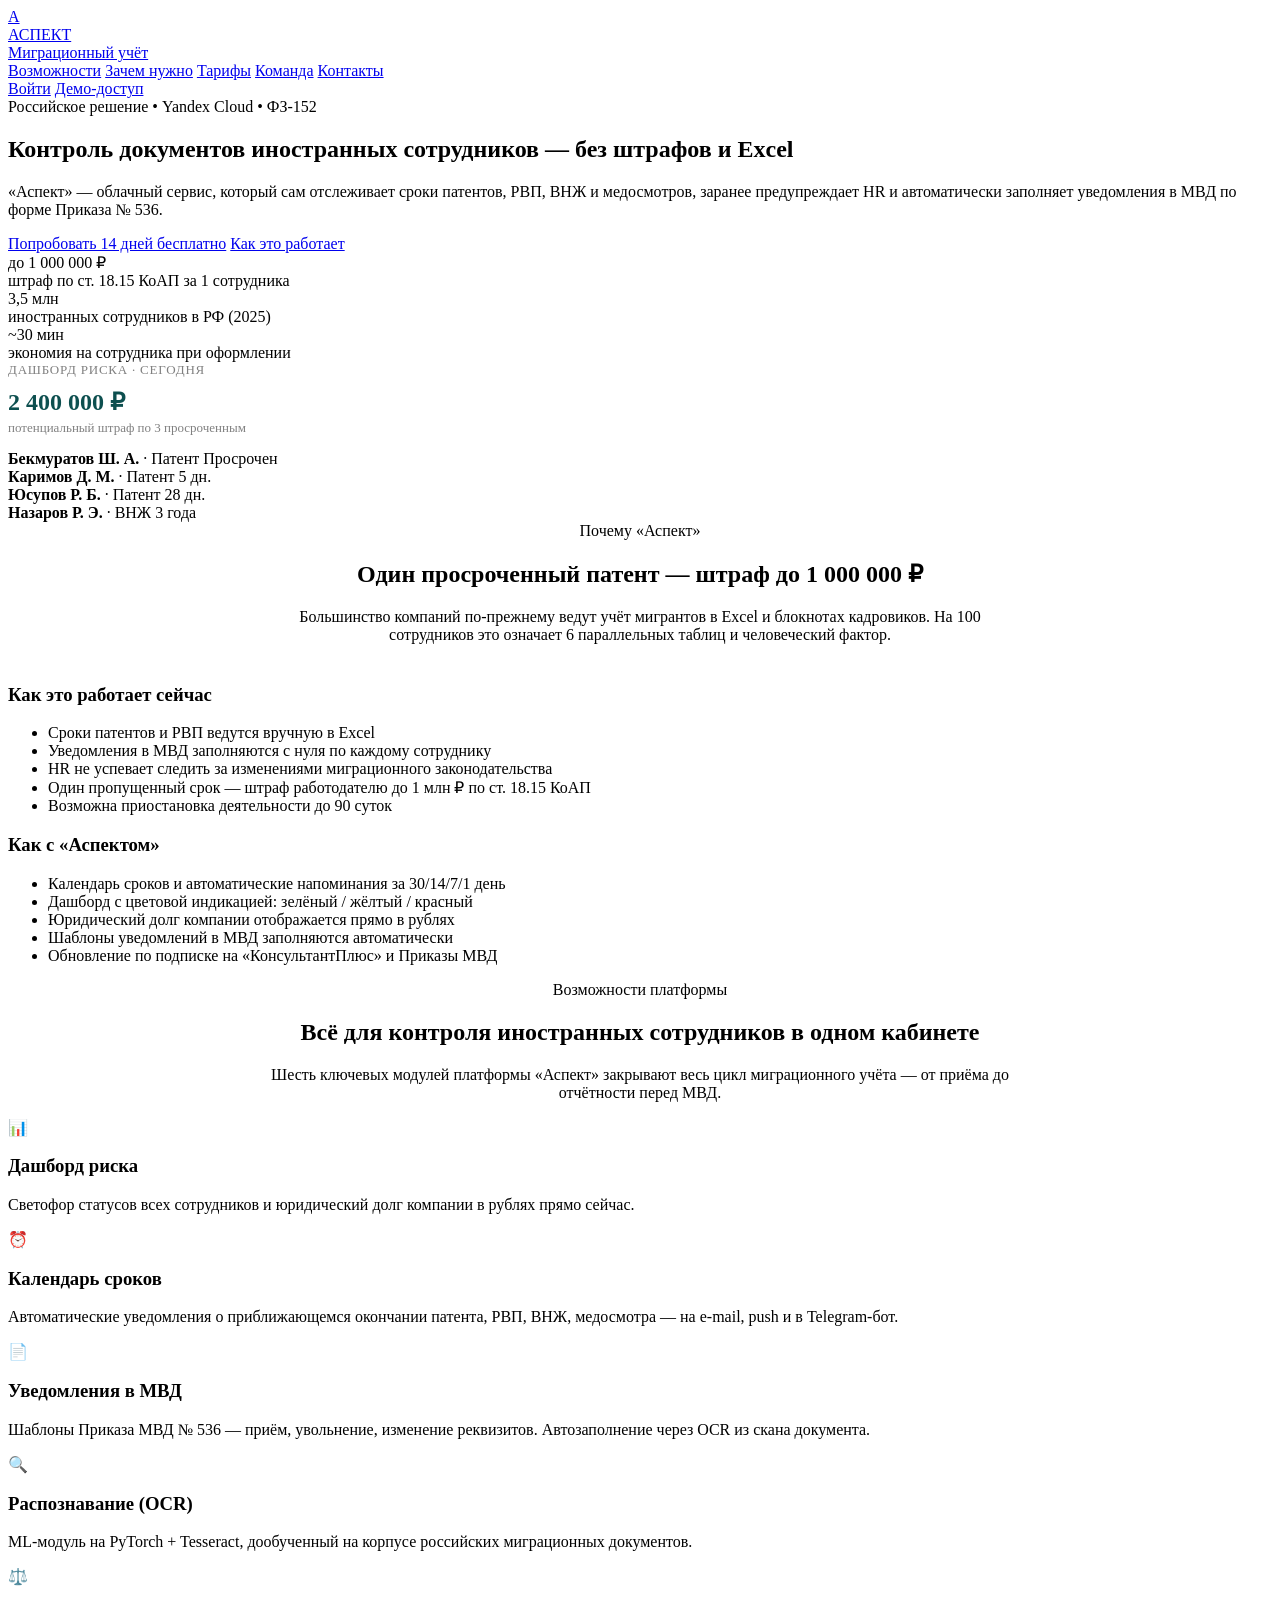
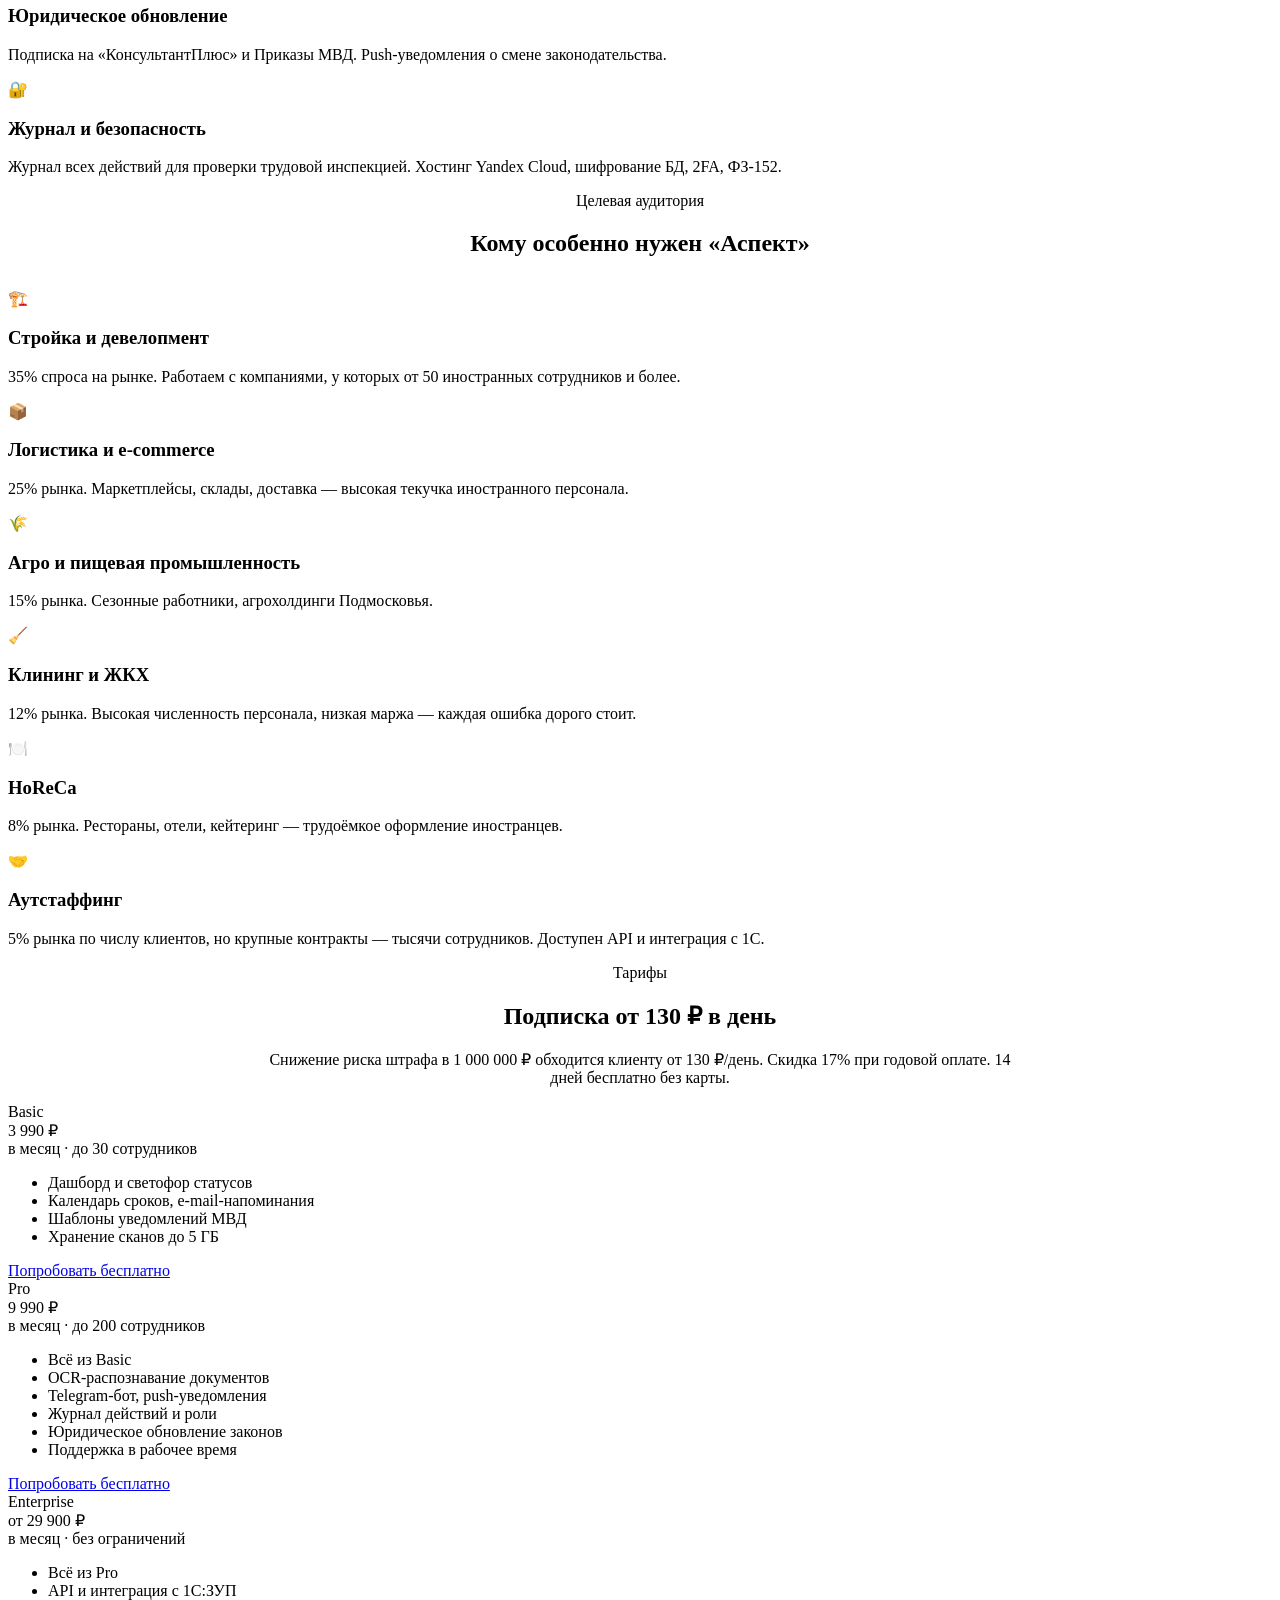
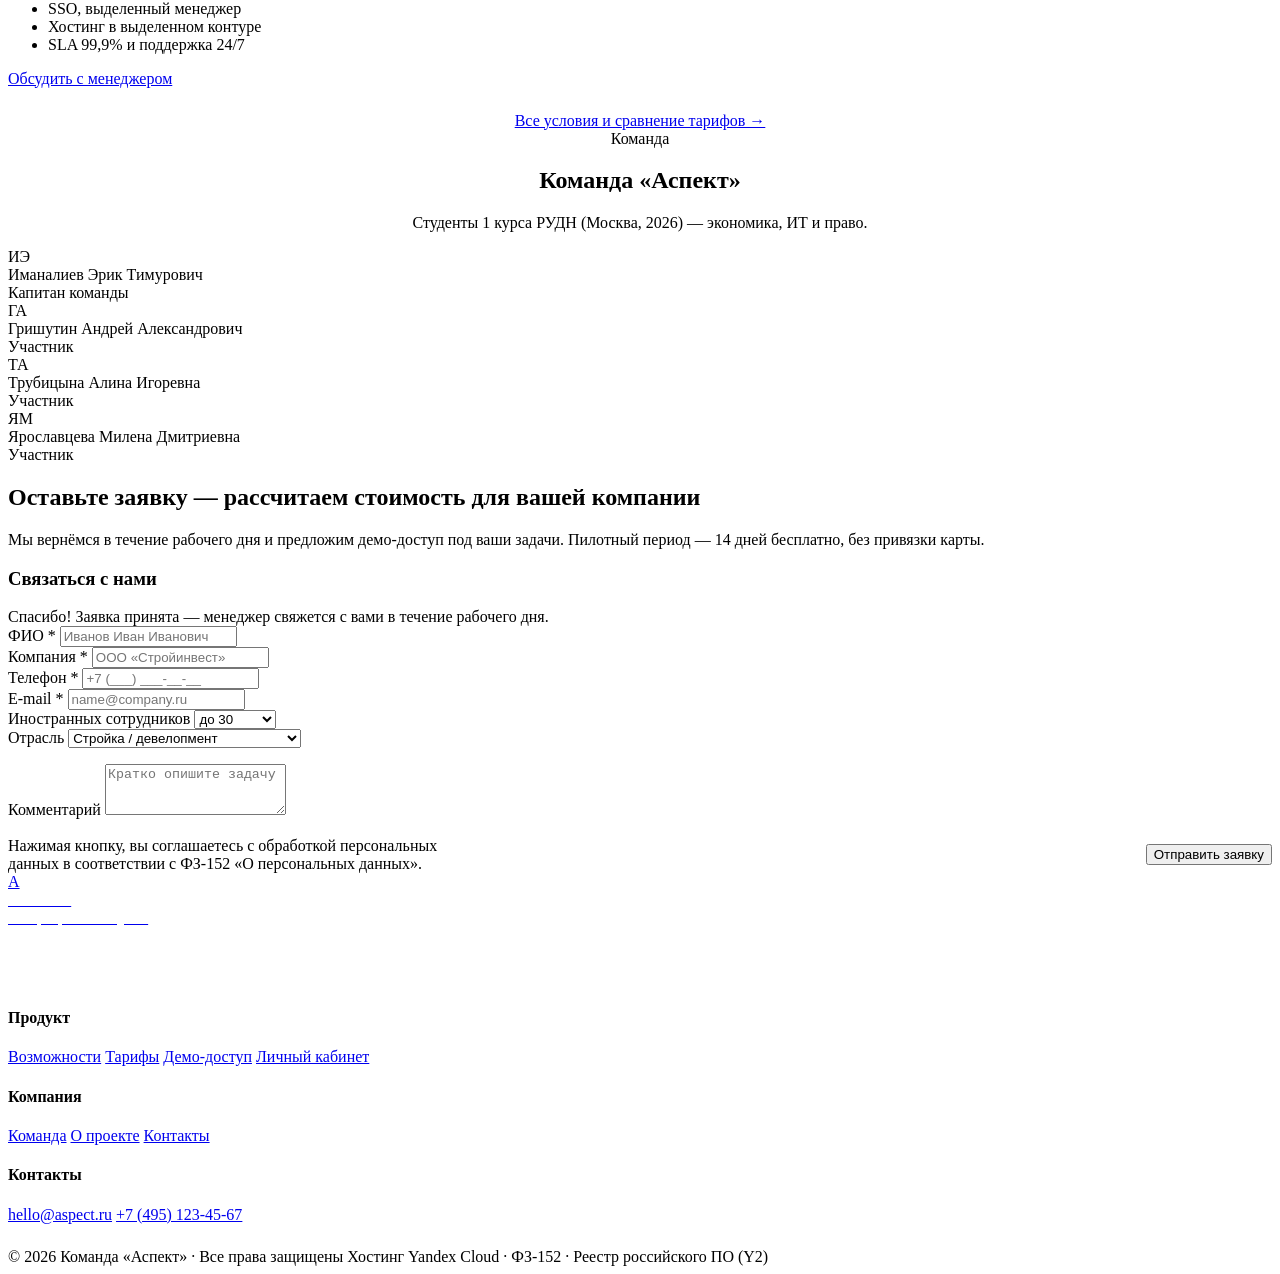
==== index.html @ 0a96491a "Add files via upload" ====
<!DOCTYPE html>
<html lang="ru">
<head>
  <meta charset="UTF-8" />
  <meta name="viewport" content="width=device-width, initial-scale=1.0" />
  <title>Аспект — управление миграционными документами иностранных сотрудников</title>
  <meta name="description" content="SaaS-платформа для контроля патентов, РВП, ВНЖ, медосмотров и уведомлений в МВД. Снижаем юридический риск штрафов до 1 000 000 ₽." />
  <link rel="stylesheet" href="assets/styles.css" />
</head>
<body>

<!-- ===== Шапка ===== -->
<header class="site-header">
  <div class="container site-header__inner">
    <a class="brand" href="index.html">
      <div class="brand__logo">А</div>
      <div>
        <div class="brand__name">АСПЕКТ</div>
        <div class="brand__tag">Миграционный учёт</div>
      </div>
    </a>
    <nav class="nav">
      <a href="#features">Возможности</a>
      <a href="#problem">Зачем нужно</a>
      <a href="pricing.html">Тарифы</a>
      <a href="#team">Команда</a>
      <a href="#contact">Контакты</a>
    </nav>
    <div class="header-actions">
      <a class="btn btn-ghost" href="login.html">Войти</a>
      <a class="btn btn-primary" href="login.html">Демо-доступ</a>
    </div>
  </div>
</header>

<!-- ===== Hero ===== -->
<section class="hero">
  <div class="container">
    <div class="hero__grid">
      <div>
        <span class="eyebrow">Российское решение • Yandex Cloud • ФЗ-152</span>
        <h1 class="hero__title">Контроль документов иностранных сотрудников — без штрафов и Excel</h1>
        <p class="hero__subtitle">
          «Аспект» — облачный сервис, который сам отслеживает сроки патентов, РВП, ВНЖ
          и медосмотров, заранее предупреждает HR и автоматически заполняет
          уведомления в МВД по форме Приказа № 536.
        </p>
        <div class="hero__ctas">
          <a class="btn btn-primary btn-lg" href="login.html">Попробовать 14 дней бесплатно</a>
          <a class="btn btn-secondary btn-lg" href="#features">Как это работает</a>
        </div>
        <div class="hero__stats">
          <div>
            <div class="hero__stat-num">до 1 000 000 ₽</div>
            <div class="hero__stat-label">штраф по ст. 18.15 КоАП за 1 сотрудника</div>
          </div>
          <div>
            <div class="hero__stat-num">3,5 млн</div>
            <div class="hero__stat-label">иностранных сотрудников в РФ (2025)</div>
          </div>
          <div>
            <div class="hero__stat-num">~30 мин</div>
            <div class="hero__stat-label">экономия на сотрудника при оформлении</div>
          </div>
        </div>
      </div>
      <div class="hero__mock" aria-hidden="true">
        <div class="hero__mock-bar">
          <span class="hero__mock-dot"></span>
          <span class="hero__mock-dot"></span>
          <span class="hero__mock-dot"></span>
        </div>
        <div class="hero__mock-body">
          <div style="font-size:13px;color:#808080;text-transform:uppercase;letter-spacing:0.06em;margin-bottom:10px;">
            Дашборд риска · сегодня
          </div>
          <div style="font-size:24px;font-weight:800;color:#0D4F4F;margin-bottom:4px;">2 400 000 ₽</div>
          <div style="font-size:13px;color:#808080;margin-bottom:14px;">потенциальный штраф по 3 просроченным</div>

          <div class="hero__mock-row">
            <span><strong>Бекмуратов Ш. А.</strong> · Патент</span>
            <span class="badge badge-red">Просрочен</span>
          </div>
          <div class="hero__mock-row">
            <span><strong>Каримов Д. М.</strong> · Патент</span>
            <span class="badge badge-yellow">5 дн.</span>
          </div>
          <div class="hero__mock-row">
            <span><strong>Юсупов Р. Б.</strong> · Патент</span>
            <span class="badge badge-yellow">28 дн.</span>
          </div>
          <div class="hero__mock-row">
            <span><strong>Назаров Р. Э.</strong> · ВНЖ</span>
            <span class="badge badge-green">3 года</span>
          </div>
        </div>
      </div>
    </div>
  </div>
</section>

<!-- ===== Проблема и решение ===== -->
<section class="section section-pastel" id="problem">
  <div class="container">
    <div style="text-align:center;max-width:760px;margin:0 auto 40px auto;">
      <span class="eyebrow">Почему «Аспект»</span>
      <h2>Один просроченный патент — штраф до 1 000 000 ₽</h2>
      <p class="muted">Большинство компаний по-прежнему ведут учёт мигрантов в Excel и блокнотах кадровиков. На 100 сотрудников это означает 6 параллельных таблиц и человеческий фактор.</p>
    </div>

    <div class="problem-row">
      <div class="problem-card">
        <h3>Как это работает сейчас</h3>
        <ul>
          <li>Сроки патентов и РВП ведутся вручную в Excel</li>
          <li>Уведомления в МВД заполняются с нуля по каждому сотруднику</li>
          <li>HR не успевает следить за изменениями миграционного законодательства</li>
          <li>Один пропущенный срок — штраф работодателю до 1 млн ₽ по ст. 18.15 КоАП</li>
          <li>Возможна приостановка деятельности до 90 суток</li>
        </ul>
      </div>
      <div class="solution-card">
        <h3>Как с «Аспектом»</h3>
        <ul>
          <li>Календарь сроков и автоматические напоминания за 30/14/7/1 день</li>
          <li>Дашборд с цветовой индикацией: зелёный / жёлтый / красный</li>
          <li>Юридический долг компании отображается прямо в рублях</li>
          <li>Шаблоны уведомлений в МВД заполняются автоматически</li>
          <li>Обновление по подписке на «КонсультантПлюс» и Приказы МВД</li>
        </ul>
      </div>
    </div>
  </div>
</section>

<!-- ===== Возможности ===== -->
<section class="section" id="features">
  <div class="container">
    <div style="text-align:center;max-width:760px;margin:0 auto 16px auto;">
      <span class="eyebrow">Возможности платформы</span>
      <h2>Всё для контроля иностранных сотрудников в одном кабинете</h2>
      <p class="muted">Шесть ключевых модулей платформы «Аспект» закрывают весь цикл миграционного учёта — от приёма до отчётности перед МВД.</p>
    </div>

    <div class="features-grid">
      <div class="feature-card">
        <div class="feature-card__icon">📊</div>
        <h3>Дашборд риска</h3>
        <p>Светофор статусов всех сотрудников и юридический долг компании в рублях прямо сейчас.</p>
      </div>
      <div class="feature-card">
        <div class="feature-card__icon">⏰</div>
        <h3>Календарь сроков</h3>
        <p>Автоматические уведомления о приближающемся окончании патента, РВП, ВНЖ, медосмотра — на e-mail, push и в Telegram-бот.</p>
      </div>
      <div class="feature-card">
        <div class="feature-card__icon">📄</div>
        <h3>Уведомления в МВД</h3>
        <p>Шаблоны Приказа МВД № 536 — приём, увольнение, изменение реквизитов. Автозаполнение через OCR из скана документа.</p>
      </div>
      <div class="feature-card">
        <div class="feature-card__icon">🔍</div>
        <h3>Распознавание (OCR)</h3>
        <p>ML-модуль на PyTorch + Tesseract, дообученный на корпусе российских миграционных документов.</p>
      </div>
      <div class="feature-card">
        <div class="feature-card__icon">⚖️</div>
        <h3>Юридическое обновление</h3>
        <p>Подписка на «КонсультантПлюс» и Приказы МВД. Push-уведомления о смене законодательства.</p>
      </div>
      <div class="feature-card">
        <div class="feature-card__icon">🔐</div>
        <h3>Журнал и безопасность</h3>
        <p>Журнал всех действий для проверки трудовой инспекцией. Хостинг Yandex Cloud, шифрование БД, 2FA, ФЗ-152.</p>
      </div>
    </div>
  </div>
</section>

<!-- ===== Кому подходит ===== -->
<section class="section section-pastel">
  <div class="container">
    <div style="text-align:center;max-width:760px;margin:0 auto 32px auto;">
      <span class="eyebrow">Целевая аудитория</span>
      <h2>Кому особенно нужен «Аспект»</h2>
    </div>
    <div class="features-grid">
      <div class="feature-card">
        <div class="feature-card__icon">🏗️</div>
        <h3>Стройка и девелопмент</h3>
        <p>35% спроса на рынке. Работаем с компаниями, у которых от 50 иностранных сотрудников и более.</p>
      </div>
      <div class="feature-card">
        <div class="feature-card__icon">📦</div>
        <h3>Логистика и e-commerce</h3>
        <p>25% рынка. Маркетплейсы, склады, доставка — высокая текучка иностранного персонала.</p>
      </div>
      <div class="feature-card">
        <div class="feature-card__icon">🌾</div>
        <h3>Агро и пищевая промышленность</h3>
        <p>15% рынка. Сезонные работники, агрохолдинги Подмосковья.</p>
      </div>
      <div class="feature-card">
        <div class="feature-card__icon">🧹</div>
        <h3>Клининг и ЖКХ</h3>
        <p>12% рынка. Высокая численность персонала, низкая маржа — каждая ошибка дорого стоит.</p>
      </div>
      <div class="feature-card">
        <div class="feature-card__icon">🍽️</div>
        <h3>HoReCa</h3>
        <p>8% рынка. Рестораны, отели, кейтеринг — трудоёмкое оформление иностранцев.</p>
      </div>
      <div class="feature-card">
        <div class="feature-card__icon">🤝</div>
        <h3>Аутстаффинг</h3>
        <p>5% рынка по числу клиентов, но крупные контракты — тысячи сотрудников. Доступен API и интеграция с 1С.</p>
      </div>
    </div>
  </div>
</section>

<!-- ===== Тарифы (превью) ===== -->
<section class="section" id="pricing">
  <div class="container">
    <div style="text-align:center;max-width:760px;margin:0 auto 16px auto;">
      <span class="eyebrow">Тарифы</span>
      <h2>Подписка от 130 ₽ в день</h2>
      <p class="muted">Снижение риска штрафа в 1 000 000 ₽ обходится клиенту от 130 ₽/день. Скидка 17% при годовой оплате. 14 дней бесплатно без карты.</p>
    </div>

    <div class="pricing-grid">
      <div class="price-card">
        <div class="price-card__name">Basic</div>
        <div class="price-card__price">3 990 ₽</div>
        <div class="price-card__period">в месяц · до 30 сотрудников</div>
        <ul>
          <li>Дашборд и светофор статусов</li>
          <li>Календарь сроков, e-mail-напоминания</li>
          <li>Шаблоны уведомлений МВД</li>
          <li>Хранение сканов до 5 ГБ</li>
        </ul>
        <a class="btn btn-secondary" href="login.html">Попробовать бесплатно</a>
      </div>

      <div class="price-card featured">
        <div class="price-card__name">Pro</div>
        <div class="price-card__price">9 990 ₽</div>
        <div class="price-card__period">в месяц · до 200 сотрудников</div>
        <ul>
          <li>Всё из Basic</li>
          <li>OCR-распознавание документов</li>
          <li>Telegram-бот, push-уведомления</li>
          <li>Журнал действий и роли</li>
          <li>Юридическое обновление законов</li>
          <li>Поддержка в рабочее время</li>
        </ul>
        <a class="btn btn-primary" href="login.html">Попробовать бесплатно</a>
      </div>

      <div class="price-card">
        <div class="price-card__name">Enterprise</div>
        <div class="price-card__price">от 29 900 ₽</div>
        <div class="price-card__period">в месяц · без ограничений</div>
        <ul>
          <li>Всё из Pro</li>
          <li>API и интеграция с 1С:ЗУП</li>
          <li>SSO, выделенный менеджер</li>
          <li>Хостинг в выделенном контуре</li>
          <li>SLA 99,9% и поддержка 24/7</li>
        </ul>
        <a class="btn btn-secondary" href="#contact">Обсудить с менеджером</a>
      </div>
    </div>

    <div style="text-align:center;margin-top:24px;">
      <a class="btn btn-ghost" href="pricing.html">Все условия и сравнение тарифов →</a>
    </div>
  </div>
</section>

<!-- ===== Команда ===== -->
<section class="section section-pastel" id="team">
  <div class="container">
    <div style="text-align:center;max-width:760px;margin:0 auto 16px auto;">
      <span class="eyebrow">Команда</span>
      <h2>Команда «Аспект»</h2>
      <p class="muted">Студенты 1 курса РУДН (Москва, 2026) — экономика, ИТ и право.</p>
    </div>

    <div class="team-grid">
      <div class="team-card">
        <div class="team-card__avatar">ИЭ</div>
        <div class="team-card__name">Иманалиев Эрик Тимурович</div>
        <div class="team-card__role">Капитан команды</div>
      </div>
      <div class="team-card">
        <div class="team-card__avatar">ГА</div>
        <div class="team-card__name">Гришутин Андрей Александрович</div>
        <div class="team-card__role">Участник</div>
      </div>
      <div class="team-card">
        <div class="team-card__avatar">ТА</div>
        <div class="team-card__name">Трубицына Алина Игоревна</div>
        <div class="team-card__role">Участник</div>
      </div>
      <div class="team-card">
        <div class="team-card__avatar">ЯМ</div>
        <div class="team-card__name">Ярославцева Милена Дмитриевна</div>
        <div class="team-card__role">Участник</div>
      </div>
    </div>
  </div>
</section>

<!-- ===== CTA + контакт ===== -->
<section class="section" id="contact">
  <div class="container-narrow">
    <div class="cta-banner">
      <h2>Оставьте заявку — рассчитаем стоимость для вашей компании</h2>
      <p>Мы вернёмся в течение рабочего дня и предложим демо-доступ под ваши задачи. Пилотный период — 14 дней бесплатно, без привязки карты.</p>
    </div>

    <form class="panel" onsubmit="event.preventDefault(); document.getElementById('thanks').classList.remove('hidden'); this.reset();">
      <h3 style="margin-bottom:18px;">Связаться с нами</h3>
      <div id="thanks" class="alert alert--info hidden">
        Спасибо! Заявка принята — менеджер свяжется с вами в течение рабочего дня.
      </div>
      <div class="form-grid">
        <div class="form-field">
          <label for="name">ФИО *</label>
          <input id="name" type="text" required placeholder="Иванов Иван Иванович" />
        </div>
        <div class="form-field">
          <label for="company">Компания *</label>
          <input id="company" type="text" required placeholder="ООО «Стройинвест»" />
        </div>
        <div class="form-field">
          <label for="phone">Телефон *</label>
          <input id="phone" type="tel" required placeholder="+7 (___) ___-__-__" />
        </div>
        <div class="form-field">
          <label for="email">E-mail *</label>
          <input id="email" type="email" required placeholder="name@company.ru" />
        </div>
        <div class="form-field">
          <label for="emp-count">Иностранных сотрудников</label>
          <select id="emp-count">
            <option>до 30</option>
            <option>30–200</option>
            <option>200–1000</option>
            <option>1000+</option>
          </select>
        </div>
        <div class="form-field">
          <label for="industry">Отрасль</label>
          <select id="industry">
            <option>Стройка / девелопмент</option>
            <option>Логистика и e-commerce</option>
            <option>Агро и пищевая промышленность</option>
            <option>Клининг и ЖКХ</option>
            <option>HoReCa</option>
            <option>Аутстаффинг</option>
            <option>Другое</option>
          </select>
        </div>
      </div>
      <div class="form-field" style="margin-top:16px;">
        <label for="msg">Комментарий</label>
        <textarea id="msg" rows="3" placeholder="Кратко опишите задачу"></textarea>
      </div>
      <div style="margin-top:18px;display:flex;gap:12px;align-items:center;justify-content:space-between;flex-wrap:wrap;">
        <p class="small muted" style="margin:0;max-width:480px;">
          Нажимая кнопку, вы соглашаетесь с обработкой персональных данных
          в соответствии с ФЗ-152 «О персональных данных».
        </p>
        <button class="btn btn-primary btn-lg" type="submit">Отправить заявку</button>
      </div>
    </form>
  </div>
</section>

<!-- ===== Подвал ===== -->
<footer class="site-footer">
  <div class="container">
    <div class="footer-grid">
      <div>
        <a class="brand" href="index.html" style="margin-bottom:12px;">
          <div class="brand__logo">А</div>
          <div>
            <div class="brand__name" style="color:#fff;">АСПЕКТ</div>
            <div class="brand__tag" style="color:rgba(255,255,255,0.6);">Миграционный учёт</div>
          </div>
        </a>
        <p style="color:rgba(255,255,255,0.6);font-size:13px;">
          ООО «Аспект Технологии», Москва.<br/>
          ОКВЭД 62.01, УСН «Доходы» 6%.<br/>
          IT-аккредитация Минцифры (в процессе).
        </p>
      </div>
      <div>
        <h4>Продукт</h4>
        <a href="#features">Возможности</a>
        <a href="pricing.html">Тарифы</a>
        <a href="login.html">Демо-доступ</a>
        <a href="dashboard.html">Личный кабинет</a>
      </div>
      <div>
        <h4>Компания</h4>
        <a href="#team">Команда</a>
        <a href="#problem">О проекте</a>
        <a href="#contact">Контакты</a>
      </div>
      <div>
        <h4>Контакты</h4>
        <a href="mailto:hello@aspect.ru">hello@aspect.ru</a>
        <a href="tel:+74951234567">+7 (495) 123-45-67</a>
        <span style="color:rgba(255,255,255,0.6);font-size:13px;display:block;padding:4px 0;">Москва, ул. Миклухо-Маклая, 6 (РУДН)</span>
      </div>
    </div>
    <div class="footer-bottom">
      <span>© 2026 Команда «Аспект» · Все права защищены</span>
      <span>Хостинг Yandex Cloud · ФЗ-152 · Реестр российского ПО (Y2)</span>
    </div>
  </div>
</footer>

</body>
</html>
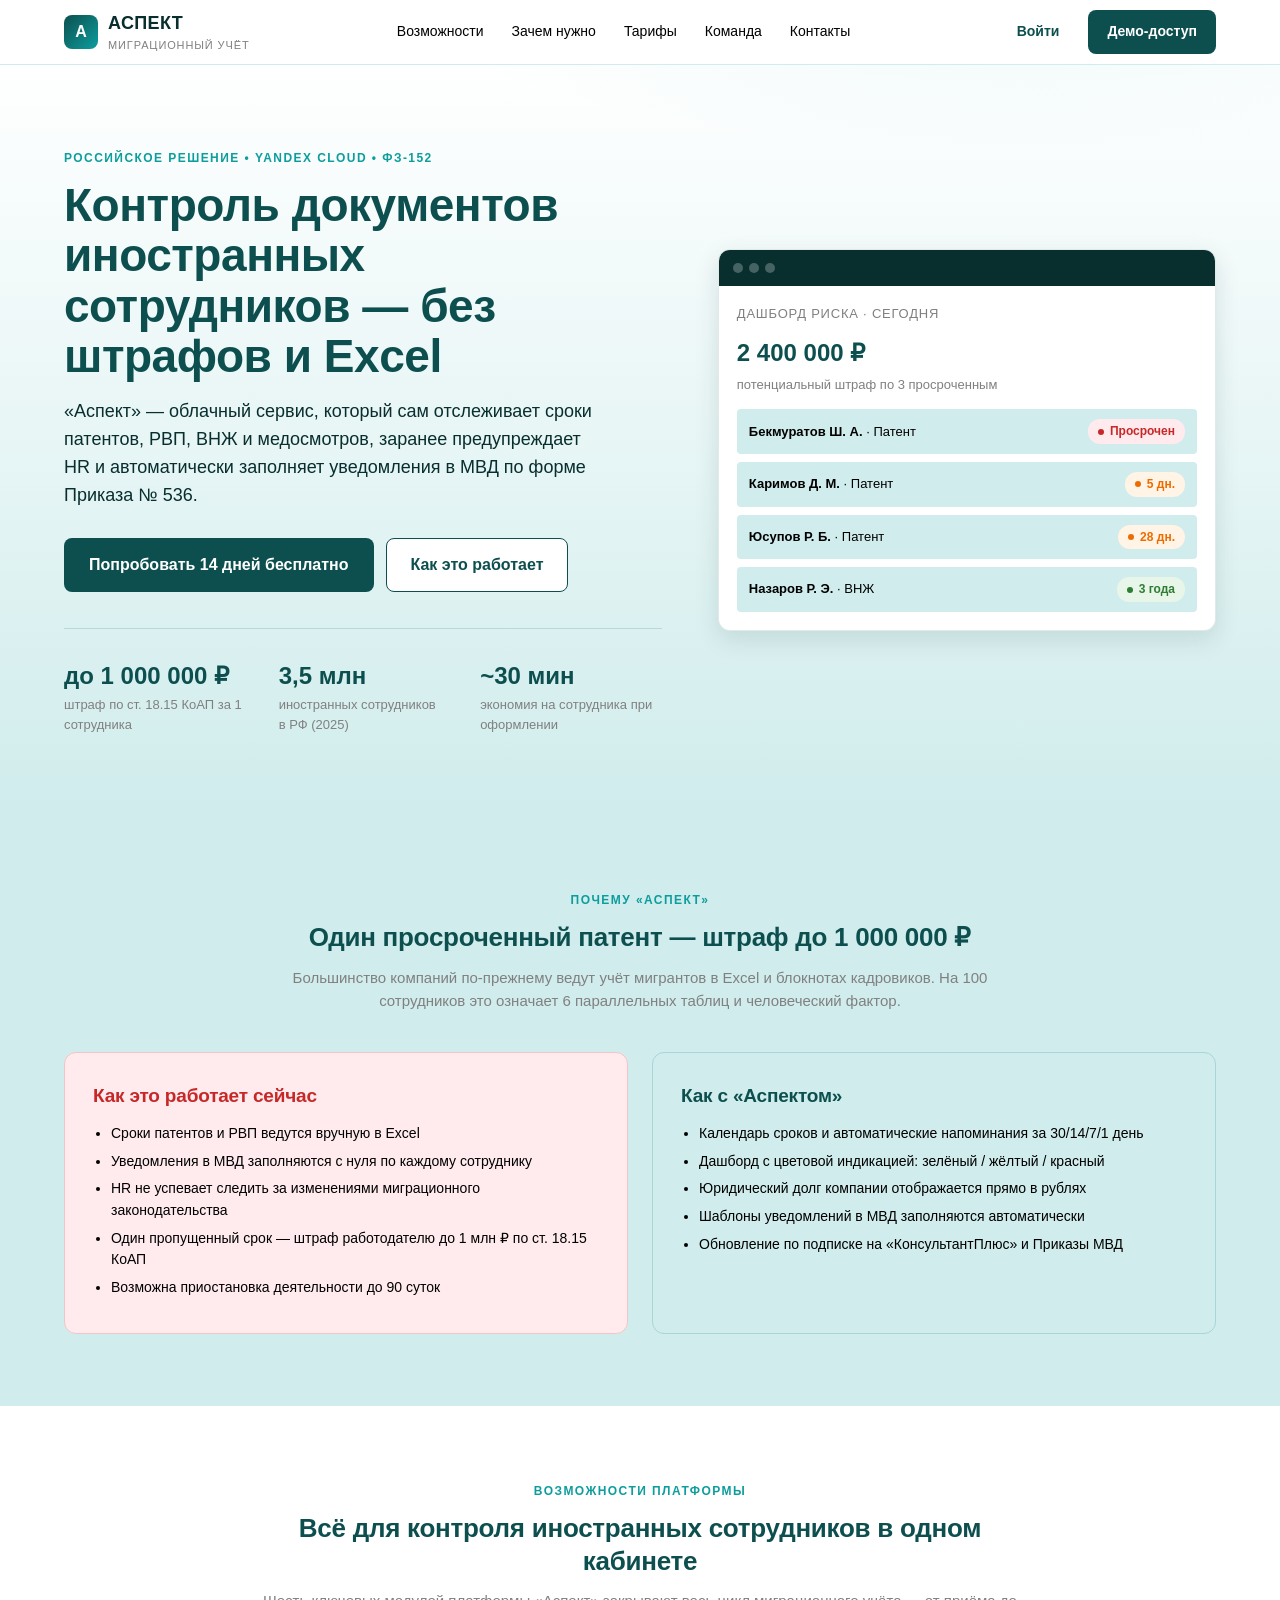
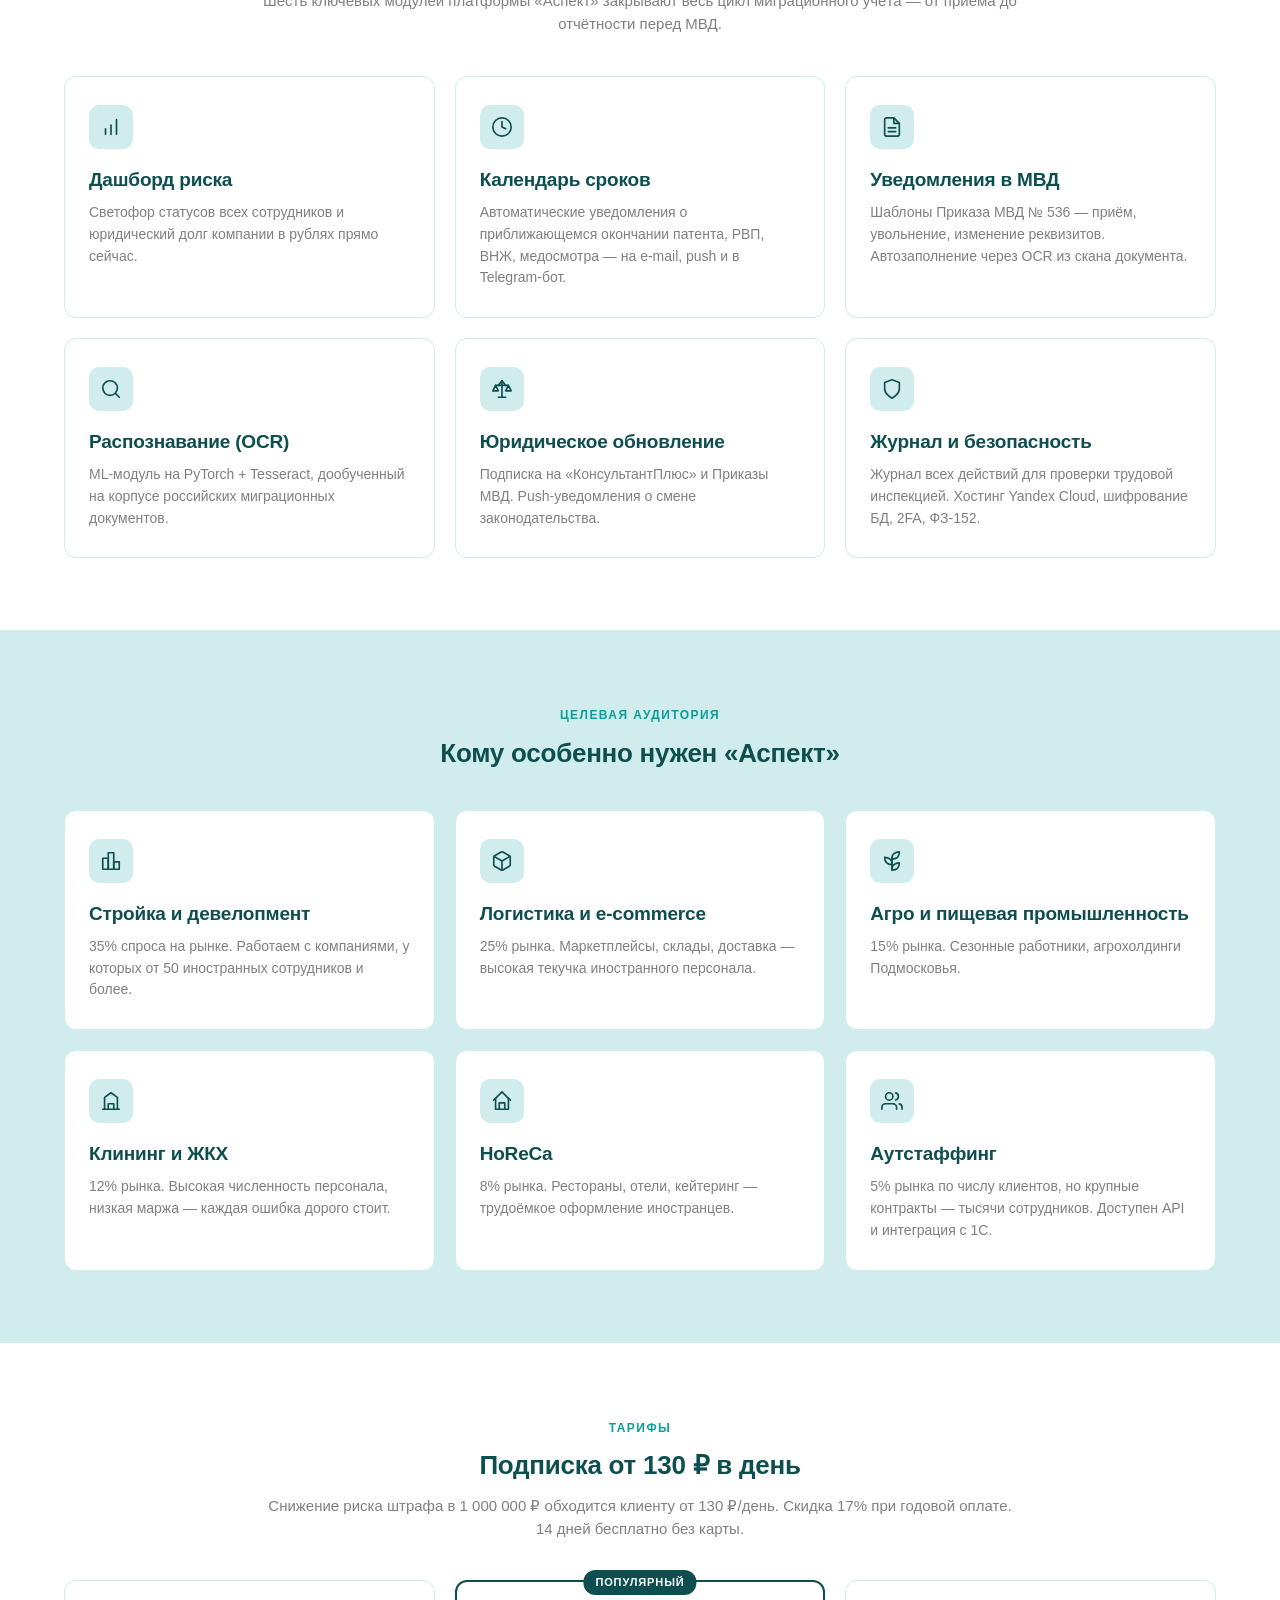
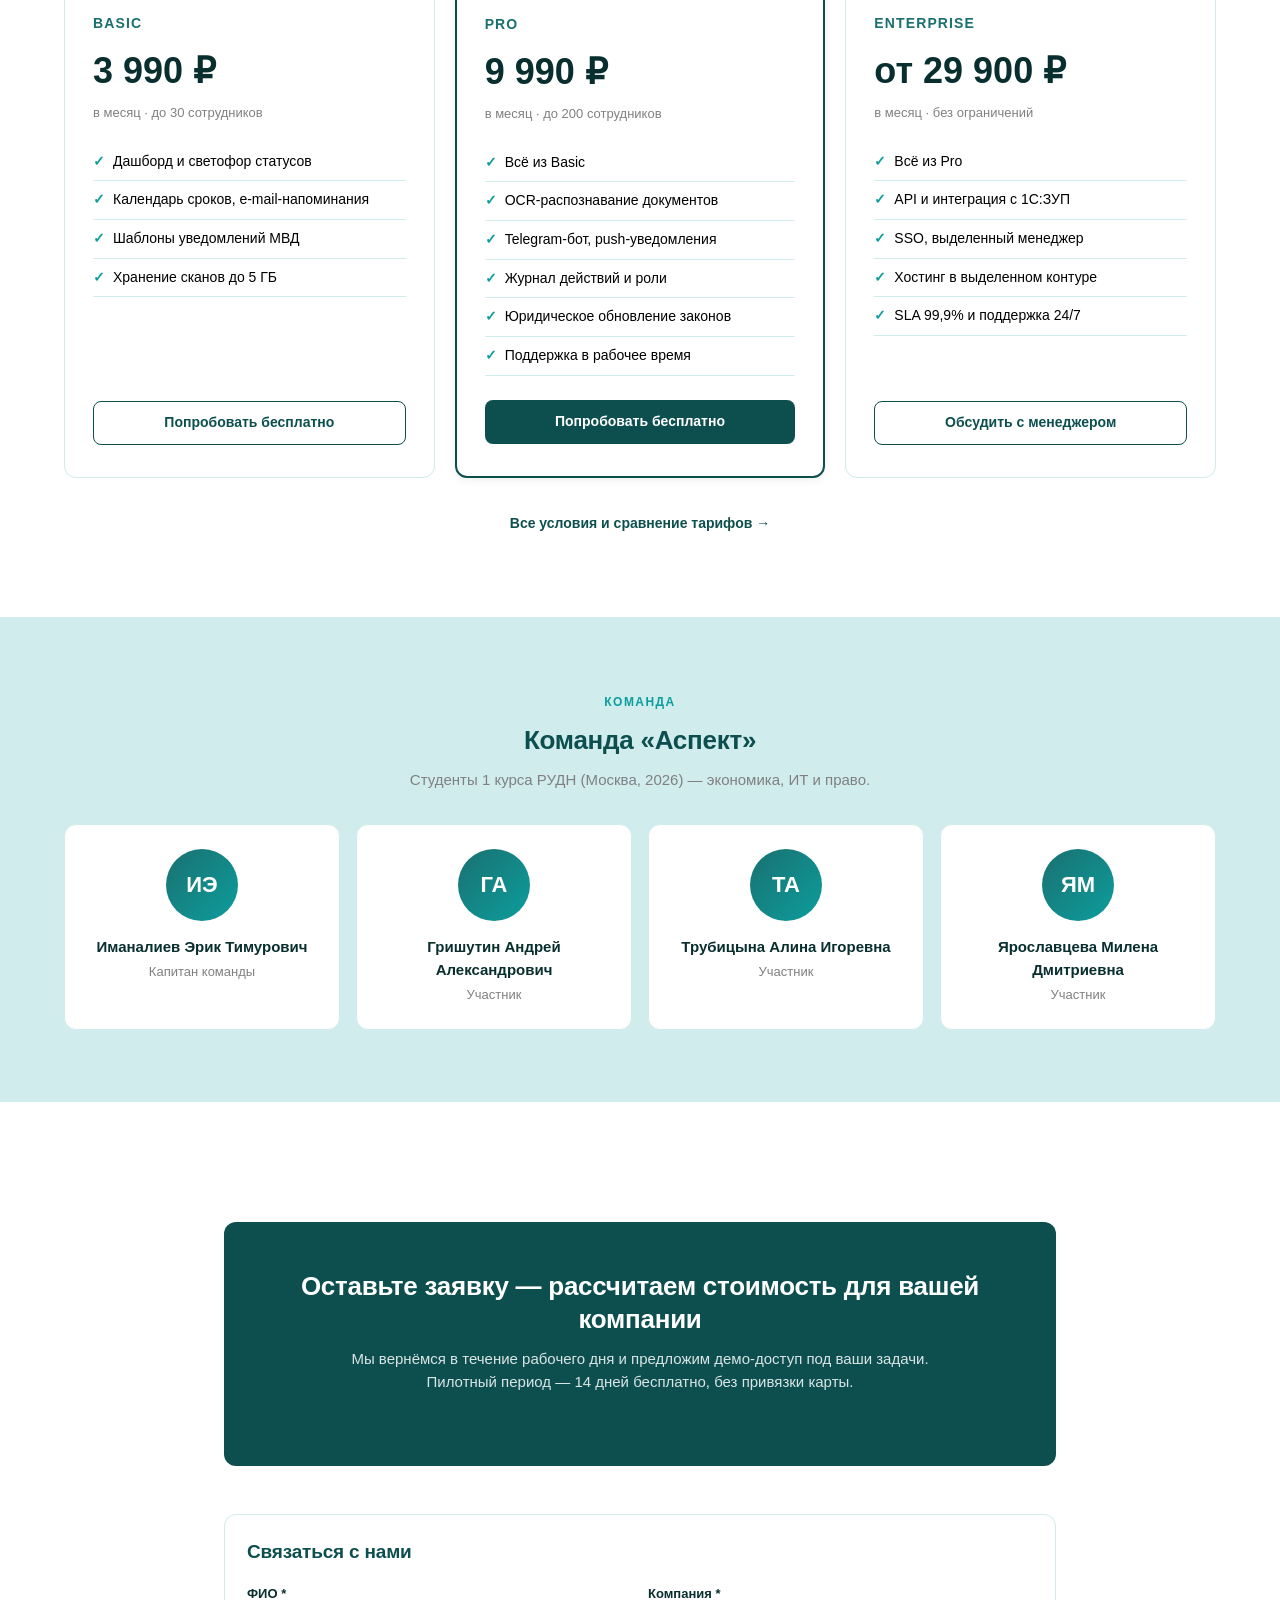
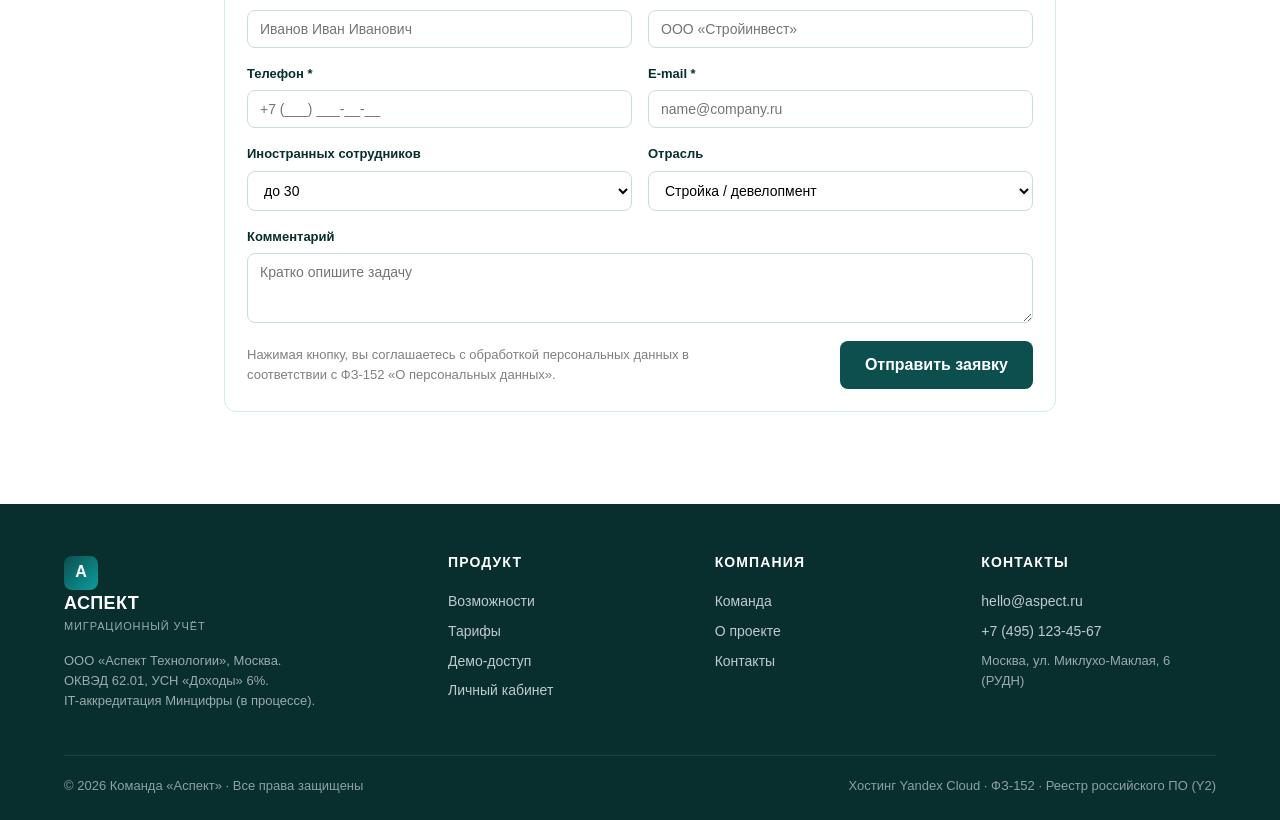
==== commit 411b0d28: "Add files via upload" ====
--- a/index.html
+++ b/index.html
@@ -144,32 +144,44 @@
 
     <div class="features-grid">
       <div class="feature-card">
-        <div class="feature-card__icon">📊</div>
+        <div class="feature-card__icon">
+          <svg class="icon" viewBox="0 0 24 24"><line x1="12" y1="20" x2="12" y2="10"/><line x1="18" y1="20" x2="18" y2="4"/><line x1="6" y1="20" x2="6" y2="14"/></svg>
+        </div>
         <h3>Дашборд риска</h3>
         <p>Светофор статусов всех сотрудников и юридический долг компании в рублях прямо сейчас.</p>
       </div>
       <div class="feature-card">
-        <div class="feature-card__icon">⏰</div>
+        <div class="feature-card__icon">
+          <svg class="icon" viewBox="0 0 24 24"><circle cx="12" cy="12" r="10"/><polyline points="12 6 12 12 16 14"/></svg>
+        </div>
         <h3>Календарь сроков</h3>
         <p>Автоматические уведомления о приближающемся окончании патента, РВП, ВНЖ, медосмотра — на e-mail, push и в Telegram-бот.</p>
       </div>
       <div class="feature-card">
-        <div class="feature-card__icon">📄</div>
+        <div class="feature-card__icon">
+          <svg class="icon" viewBox="0 0 24 24"><path d="M14 2H6a2 2 0 0 0-2 2v16a2 2 0 0 0 2 2h12a2 2 0 0 0 2-2V8z"/><polyline points="14 2 14 8 20 8"/><line x1="16" y1="13" x2="8" y2="13"/><line x1="16" y1="17" x2="8" y2="17"/></svg>
+        </div>
         <h3>Уведомления в МВД</h3>
         <p>Шаблоны Приказа МВД № 536 — приём, увольнение, изменение реквизитов. Автозаполнение через OCR из скана документа.</p>
       </div>
       <div class="feature-card">
-        <div class="feature-card__icon">🔍</div>
+        <div class="feature-card__icon">
+          <svg class="icon" viewBox="0 0 24 24"><circle cx="11" cy="11" r="8"/><line x1="21" y1="21" x2="16.65" y2="16.65"/></svg>
+        </div>
         <h3>Распознавание (OCR)</h3>
         <p>ML-модуль на PyTorch + Tesseract, дообученный на корпусе российских миграционных документов.</p>
       </div>
       <div class="feature-card">
-        <div class="feature-card__icon">⚖️</div>
+        <div class="feature-card__icon">
+          <svg class="icon" viewBox="0 0 24 24"><path d="M12 3v18"/><path d="M5 8l-3 6h6z"/><path d="M19 8l-3 6h6z"/><path d="M5 8h14"/><path d="M8 21h8"/><path d="M12 3l4 5"/><path d="M12 3l-4 5"/></svg>
+        </div>
         <h3>Юридическое обновление</h3>
         <p>Подписка на «КонсультантПлюс» и Приказы МВД. Push-уведомления о смене законодательства.</p>
       </div>
       <div class="feature-card">
-        <div class="feature-card__icon">🔐</div>
+        <div class="feature-card__icon">
+          <svg class="icon" viewBox="0 0 24 24"><path d="M12 22s8-4 8-10V5l-8-3-8 3v7c0 6 8 10 8 10z"/></svg>
+        </div>
         <h3>Журнал и безопасность</h3>
         <p>Журнал всех действий для проверки трудовой инспекцией. Хостинг Yandex Cloud, шифрование БД, 2FA, ФЗ-152.</p>
       </div>
@@ -186,32 +198,44 @@
     </div>
     <div class="features-grid">
       <div class="feature-card">
-        <div class="feature-card__icon">🏗️</div>
+        <div class="feature-card__icon">
+          <svg class="icon" viewBox="0 0 24 24"><rect x="3" y="9" width="6" height="12"/><rect x="9" y="3" width="6" height="18"/><rect x="15" y="13" width="6" height="8"/></svg>
+        </div>
         <h3>Стройка и девелопмент</h3>
         <p>35% спроса на рынке. Работаем с компаниями, у которых от 50 иностранных сотрудников и более.</p>
       </div>
       <div class="feature-card">
-        <div class="feature-card__icon">📦</div>
+        <div class="feature-card__icon">
+          <svg class="icon" viewBox="0 0 24 24"><path d="M21 16V8a2 2 0 0 0-1-1.73l-7-4a2 2 0 0 0-2 0l-7 4A2 2 0 0 0 3 8v8a2 2 0 0 0 1 1.73l7 4a2 2 0 0 0 2 0l7-4A2 2 0 0 0 21 16z"/><polyline points="3.27 6.96 12 12.01 20.73 6.96"/><line x1="12" y1="22.08" x2="12" y2="12"/></svg>
+        </div>
         <h3>Логистика и e-commerce</h3>
         <p>25% рынка. Маркетплейсы, склады, доставка — высокая текучка иностранного персонала.</p>
       </div>
       <div class="feature-card">
-        <div class="feature-card__icon">🌾</div>
+        <div class="feature-card__icon">
+          <svg class="icon" viewBox="0 0 24 24"><path d="M12 22V8"/><path d="M12 8c0-3 3-6 8-6 0 5-3 8-8 8z"/><path d="M12 14c0-3-3-6-8-6 0 5 3 8 8 8"/><path d="M12 20c0-3 3-6 8-6 0 5-3 8-8 8"/></svg>
+        </div>
         <h3>Агро и пищевая промышленность</h3>
         <p>15% рынка. Сезонные работники, агрохолдинги Подмосковья.</p>
       </div>
       <div class="feature-card">
-        <div class="feature-card__icon">🧹</div>
+        <div class="feature-card__icon">
+          <svg class="icon" viewBox="0 0 24 24"><path d="M3 21h18"/><path d="M5 21V8l7-5 7 5v13"/><path d="M9 21v-6h6v6"/></svg>
+        </div>
         <h3>Клининг и ЖКХ</h3>
         <p>12% рынка. Высокая численность персонала, низкая маржа — каждая ошибка дорого стоит.</p>
       </div>
       <div class="feature-card">
-        <div class="feature-card__icon">🍽️</div>
+        <div class="feature-card__icon">
+          <svg class="icon" viewBox="0 0 24 24"><path d="M3 11l9-9 9 9"/><path d="M5 9v12h14V9"/><path d="M9 21v-7h6v7"/></svg>
+        </div>
         <h3>HoReCa</h3>
         <p>8% рынка. Рестораны, отели, кейтеринг — трудоёмкое оформление иностранцев.</p>
       </div>
       <div class="feature-card">
-        <div class="feature-card__icon">🤝</div>
+        <div class="feature-card__icon">
+          <svg class="icon" viewBox="0 0 24 24"><path d="M17 21v-2a4 4 0 0 0-4-4H5a4 4 0 0 0-4 4v2"/><circle cx="9" cy="7" r="4"/><path d="M23 21v-2a4 4 0 0 0-3-3.87"/><path d="M16 3.13a4 4 0 0 1 0 7.75"/></svg>
+        </div>
         <h3>Аутстаффинг</h3>
         <p>5% рынка по числу клиентов, но крупные контракты — тысячи сотрудников. Доступен API и интеграция с 1С.</p>
       </div>
--- a/assets/styles.css
+++ b/assets/styles.css
@@ -0,0 +1,944 @@
+/* ==========================================================
+   АСПЕКТ — общие стили
+   Цветовая палитра (тёмный тил):
+   --primary-dark:   #0D4F4F  Основной тёмный
+   --primary-mid:    #1A7070  Средний
+   --primary-light:  #0D9D9D  Светлый акцент
+   --primary-darker: #082E2E  Очень тёмный
+   --pastel:         #D0ECEC  Пастельный фон
+   --neutral:        #808080  Нейтральный серый
+   --black:          #000000
+   --white:          #FFFFFF
+   ========================================================== */
+
+:root {
+  --primary-dark:   #0D4F4F;
+  --primary-mid:    #1A7070;
+  --primary-light:  #0D9D9D;
+  --primary-darker: #082E2E;
+  --pastel:         #D0ECEC;
+  --neutral:        #808080;
+  --black:          #000000;
+  --white:          #FFFFFF;
+
+  --green:          #2E7D32;
+  --green-bg:       #E8F5E9;
+  --yellow:         #ED6C02;
+  --yellow-bg:      #FFF4E5;
+  --red:            #C62828;
+  --red-bg:         #FFEBEE;
+
+  --shadow-sm: 0 1px 2px rgba(8, 46, 46, 0.06);
+  --shadow-md: 0 2px 8px rgba(8, 46, 46, 0.08);
+  --shadow-lg: 0 8px 24px rgba(8, 46, 46, 0.12);
+
+  --radius-sm: 4px;
+  --radius-md: 8px;
+  --radius-lg: 12px;
+
+  --font-sans: -apple-system, BlinkMacSystemFont, "Segoe UI", "Inter",
+               "Roboto", "Helvetica Neue", Arial, sans-serif;
+}
+
+* { box-sizing: border-box; }
+
+/* SVG-иконки */
+.icon {
+  display: inline-block;
+  width: 18px;
+  height: 18px;
+  stroke-width: 2;
+  stroke: currentColor;
+  fill: none;
+  stroke-linecap: round;
+  stroke-linejoin: round;
+  vertical-align: middle;
+  flex-shrink: 0;
+}
+.icon-lg { width: 22px; height: 22px; }
+.icon-xl { width: 28px; height: 28px; }
+
+html, body {
+  margin: 0;
+  padding: 0;
+  font-family: var(--font-sans);
+  font-size: 15px;
+  line-height: 1.55;
+  color: var(--black);
+  background: var(--white);
+  -webkit-font-smoothing: antialiased;
+}
+
+a { color: var(--primary-mid); text-decoration: none; }
+a:hover { color: var(--primary-dark); text-decoration: underline; }
+
+h1, h2, h3, h4 {
+  color: var(--primary-dark);
+  font-weight: 700;
+  margin: 0 0 12px 0;
+  letter-spacing: -0.01em;
+}
+h1 { font-size: 36px; line-height: 1.2; }
+h2 { font-size: 26px; line-height: 1.25; }
+h3 { font-size: 19px; }
+h4 { font-size: 16px; }
+
+p { margin: 0 0 12px 0; }
+
+.muted { color: var(--neutral); }
+.small { font-size: 13px; }
+
+/* ===== Контейнеры ===== */
+.container {
+  width: 100%;
+  max-width: 1200px;
+  margin: 0 auto;
+  padding: 0 24px;
+}
+.container-narrow {
+  width: 100%;
+  max-width: 880px;
+  margin: 0 auto;
+  padding: 0 24px;
+}
+
+/* ===== Шапка ===== */
+.site-header {
+  background: var(--white);
+  border-bottom: 1px solid var(--pastel);
+  position: sticky;
+  top: 0;
+  z-index: 100;
+}
+.site-header__inner {
+  display: flex;
+  align-items: center;
+  justify-content: space-between;
+  height: 64px;
+}
+.brand {
+  display: flex;
+  align-items: center;
+  gap: 10px;
+  text-decoration: none;
+}
+.brand:hover { text-decoration: none; }
+.brand__logo {
+  width: 34px;
+  height: 34px;
+  border-radius: 8px;
+  background: linear-gradient(135deg, var(--primary-dark), var(--primary-light));
+  display: flex;
+  align-items: center;
+  justify-content: center;
+  color: var(--white);
+  font-weight: 800;
+  font-size: 16px;
+}
+.brand__name {
+  font-weight: 700;
+  font-size: 18px;
+  color: var(--primary-darker);
+  letter-spacing: 0.02em;
+}
+.brand__tag {
+  font-size: 11px;
+  color: var(--neutral);
+  text-transform: uppercase;
+  letter-spacing: 0.08em;
+}
+
+.nav { display: flex; gap: 28px; align-items: center; }
+.nav a {
+  color: var(--black);
+  font-size: 14px;
+  font-weight: 500;
+}
+.nav a:hover { color: var(--primary-mid); text-decoration: none; }
+.nav a.active { color: var(--primary-dark); }
+
+.header-actions { display: flex; gap: 10px; align-items: center; }
+
+/* ===== Кнопки ===== */
+.btn {
+  display: inline-flex;
+  align-items: center;
+  justify-content: center;
+  gap: 8px;
+  padding: 10px 18px;
+  border-radius: var(--radius-md);
+  font-size: 14px;
+  font-weight: 600;
+  border: 1px solid transparent;
+  cursor: pointer;
+  text-decoration: none;
+  transition: all 0.15s ease;
+  white-space: nowrap;
+}
+.btn:hover { text-decoration: none; }
+.btn-primary {
+  background: var(--primary-dark);
+  color: var(--white);
+}
+.btn-primary:hover {
+  background: var(--primary-darker);
+  color: var(--white);
+}
+.btn-secondary {
+  background: var(--white);
+  color: var(--primary-dark);
+  border-color: var(--primary-dark);
+}
+.btn-secondary:hover {
+  background: var(--pastel);
+  color: var(--primary-dark);
+}
+.btn-light {
+  background: var(--pastel);
+  color: var(--primary-dark);
+  border-color: transparent;
+}
+.btn-light:hover { background: #B8DDDD; }
+.btn-ghost {
+  background: transparent;
+  color: var(--primary-dark);
+}
+.btn-ghost:hover { background: var(--pastel); }
+.btn-danger {
+  background: var(--red);
+  color: var(--white);
+}
+.btn-sm { padding: 6px 12px; font-size: 13px; }
+.btn-lg { padding: 14px 24px; font-size: 16px; }
+
+/* ===== Секции лендинга ===== */
+.section {
+  padding: 72px 0;
+}
+.section-tight {
+  padding: 48px 0;
+}
+.section-pastel {
+  background: var(--pastel);
+}
+.section-dark {
+  background: var(--primary-darker);
+  color: var(--white);
+}
+.section-dark h1, .section-dark h2, .section-dark h3 { color: var(--white); }
+
+.eyebrow {
+  display: inline-block;
+  font-size: 12px;
+  font-weight: 700;
+  letter-spacing: 0.12em;
+  text-transform: uppercase;
+  color: var(--primary-light);
+  margin-bottom: 12px;
+}
+
+/* ===== Hero ===== */
+.hero {
+  padding: 80px 0 80px 0;
+  background:
+    radial-gradient(1200px 400px at 80% -20%, rgba(13, 157, 157, 0.10), transparent 60%),
+    linear-gradient(180deg, var(--white) 0%, var(--pastel) 100%);
+}
+.hero__grid {
+  display: grid;
+  grid-template-columns: 1.2fr 1fr;
+  gap: 56px;
+  align-items: center;
+}
+.hero__title {
+  font-size: 46px;
+  line-height: 1.1;
+  margin-bottom: 16px;
+}
+.hero__subtitle {
+  font-size: 18px;
+  color: var(--primary-darker);
+  margin-bottom: 28px;
+  max-width: 540px;
+}
+.hero__ctas { display: flex; gap: 12px; flex-wrap: wrap; }
+.hero__stats {
+  display: flex;
+  gap: 36px;
+  margin-top: 36px;
+  padding-top: 28px;
+  border-top: 1px solid rgba(13, 79, 79, 0.15);
+}
+.hero__stat-num {
+  font-size: 24px;
+  font-weight: 800;
+  color: var(--primary-dark);
+}
+.hero__stat-label {
+  font-size: 13px;
+  color: var(--neutral);
+}
+
+/* "Скриншот" дашборда в hero */
+.hero__mock {
+  background: var(--white);
+  border-radius: var(--radius-lg);
+  box-shadow: var(--shadow-lg);
+  border: 1px solid rgba(13, 79, 79, 0.12);
+  overflow: hidden;
+}
+.hero__mock-bar {
+  height: 36px;
+  background: var(--primary-darker);
+  display: flex;
+  align-items: center;
+  padding: 0 14px;
+  gap: 6px;
+}
+.hero__mock-dot {
+  width: 10px; height: 10px; border-radius: 50%;
+  background: rgba(255,255,255,0.25);
+}
+.hero__mock-body { padding: 18px; }
+.hero__mock-row {
+  display: flex; justify-content: space-between; align-items: center;
+  padding: 10px 12px;
+  border-radius: var(--radius-sm);
+  background: var(--pastel);
+  margin-bottom: 8px;
+  font-size: 13px;
+}
+.hero__mock-row:last-child { margin-bottom: 0; }
+
+/* ===== Карточки фич ===== */
+.features-grid {
+  display: grid;
+  grid-template-columns: repeat(3, 1fr);
+  gap: 20px;
+  margin-top: 40px;
+}
+.feature-card {
+  background: var(--white);
+  border: 1px solid var(--pastel);
+  border-radius: var(--radius-lg);
+  padding: 28px 24px;
+  transition: all 0.2s ease;
+}
+.feature-card:hover {
+  border-color: var(--primary-light);
+  box-shadow: var(--shadow-md);
+  transform: translateY(-2px);
+}
+.feature-card__icon {
+  width: 44px; height: 44px;
+  border-radius: 10px;
+  background: var(--pastel);
+  color: var(--primary-dark);
+  display: flex; align-items: center; justify-content: center;
+  font-size: 22px;
+  margin-bottom: 16px;
+}
+.feature-card__icon .icon { width: 22px; height: 22px; stroke-width: 1.8; }
+.feature-card h3 { margin-bottom: 8px; }
+.feature-card p { color: var(--neutral); font-size: 14px; margin: 0; }
+
+/* ===== Проблема/решение ===== */
+.problem-row {
+  display: grid;
+  grid-template-columns: 1fr 1fr;
+  gap: 24px;
+}
+.problem-card, .solution-card {
+  border-radius: var(--radius-lg);
+  padding: 28px;
+}
+.problem-card {
+  background: var(--red-bg);
+  border: 1px solid #F4C5C5;
+}
+.problem-card h3 { color: var(--red); }
+.solution-card {
+  background: var(--pastel);
+  border: 1px solid #A6D6D6;
+}
+.solution-card h3 { color: var(--primary-dark); }
+.problem-card ul, .solution-card ul {
+  margin: 12px 0 0 0;
+  padding-left: 18px;
+}
+.problem-card li, .solution-card li {
+  margin-bottom: 6px;
+  font-size: 14px;
+}
+
+/* ===== Тарифы ===== */
+.pricing-grid {
+  display: grid;
+  grid-template-columns: repeat(3, 1fr);
+  gap: 20px;
+  margin-top: 40px;
+}
+.price-card {
+  background: var(--white);
+  border: 1px solid var(--pastel);
+  border-radius: var(--radius-lg);
+  padding: 32px 28px;
+  display: flex;
+  flex-direction: column;
+}
+.price-card.featured {
+  border: 2px solid var(--primary-dark);
+  position: relative;
+  box-shadow: var(--shadow-md);
+}
+.price-card.featured::before {
+  content: "Популярный";
+  position: absolute;
+  top: -12px; left: 50%;
+  transform: translateX(-50%);
+  background: var(--primary-dark);
+  color: var(--white);
+  font-size: 11px;
+  font-weight: 700;
+  letter-spacing: 0.08em;
+  text-transform: uppercase;
+  padding: 4px 12px;
+  border-radius: 12px;
+}
+.price-card__name {
+  font-size: 14px;
+  font-weight: 700;
+  letter-spacing: 0.08em;
+  text-transform: uppercase;
+  color: var(--primary-mid);
+  margin-bottom: 8px;
+}
+.price-card__price {
+  font-size: 36px;
+  font-weight: 800;
+  color: var(--primary-darker);
+  margin-bottom: 4px;
+}
+.price-card__period {
+  font-size: 13px;
+  color: var(--neutral);
+  margin-bottom: 20px;
+}
+.price-card ul {
+  list-style: none;
+  padding: 0;
+  margin: 0 0 24px 0;
+  flex: 1;
+}
+.price-card li {
+  padding: 8px 0;
+  font-size: 14px;
+  border-bottom: 1px solid var(--pastel);
+  display: flex;
+  align-items: center;
+  gap: 8px;
+}
+.price-card li::before {
+  content: "✓";
+  color: var(--primary-light);
+  font-weight: 700;
+}
+
+/* ===== Команда ===== */
+.team-grid {
+  display: grid;
+  grid-template-columns: repeat(4, 1fr);
+  gap: 16px;
+  margin-top: 32px;
+}
+.team-card {
+  background: var(--white);
+  border: 1px solid var(--pastel);
+  border-radius: var(--radius-lg);
+  padding: 24px;
+  text-align: center;
+}
+.team-card__avatar {
+  width: 72px; height: 72px;
+  border-radius: 50%;
+  background: linear-gradient(135deg, var(--primary-mid), var(--primary-light));
+  color: var(--white);
+  display: flex; align-items: center; justify-content: center;
+  font-weight: 700;
+  font-size: 22px;
+  margin: 0 auto 14px auto;
+}
+.team-card__name {
+  font-weight: 700;
+  font-size: 15px;
+  color: var(--primary-darker);
+  margin-bottom: 4px;
+}
+.team-card__role {
+  font-size: 13px;
+  color: var(--neutral);
+}
+
+/* ===== CTA-блок ===== */
+.cta-banner {
+  background: var(--primary-dark);
+  color: var(--white);
+  border-radius: var(--radius-lg);
+  padding: 48px;
+  text-align: center;
+  margin: 48px 0;
+}
+.cta-banner h2 { color: var(--white); }
+.cta-banner p { color: rgba(255,255,255,0.85); max-width: 640px; margin: 0 auto 24px auto; }
+
+/* ===== Подвал ===== */
+.site-footer {
+  background: var(--primary-darker);
+  color: rgba(255,255,255,0.75);
+  padding: 48px 0 24px 0;
+  font-size: 14px;
+}
+.site-footer h4 {
+  color: var(--white);
+  font-size: 14px;
+  text-transform: uppercase;
+  letter-spacing: 0.08em;
+  margin-bottom: 14px;
+}
+.footer-grid {
+  display: grid;
+  grid-template-columns: 1.5fr 1fr 1fr 1fr;
+  gap: 32px;
+}
+.footer-grid a { color: rgba(255,255,255,0.75); display: block; padding: 4px 0; }
+.footer-grid a:hover { color: var(--white); text-decoration: none; }
+.footer-bottom {
+  border-top: 1px solid rgba(255,255,255,0.1);
+  padding-top: 20px;
+  margin-top: 32px;
+  display: flex;
+  justify-content: space-between;
+  font-size: 13px;
+  color: rgba(255,255,255,0.55);
+}
+
+/* ==========================================================
+   Личный кабинет (App)
+   ========================================================== */
+
+.app-shell {
+  display: grid;
+  grid-template-columns: 240px 1fr;
+  min-height: 100vh;
+}
+
+/* Боковая панель */
+.sidebar {
+  background: var(--primary-darker);
+  color: rgba(255,255,255,0.85);
+  padding: 20px 14px;
+  position: sticky;
+  top: 0;
+  height: 100vh;
+  overflow-y: auto;
+}
+.sidebar .brand {
+  margin-bottom: 28px;
+  padding: 0 6px;
+}
+.sidebar .brand__name { color: var(--white); }
+.sidebar .brand__tag { color: rgba(255,255,255,0.6); }
+
+.sidebar-nav { display: flex; flex-direction: column; gap: 2px; }
+.sidebar-nav a {
+  display: flex;
+  align-items: center;
+  gap: 10px;
+  padding: 10px 12px;
+  border-radius: var(--radius-md);
+  color: rgba(255,255,255,0.7);
+  font-size: 14px;
+  font-weight: 500;
+  text-decoration: none;
+}
+.sidebar-nav a:hover {
+  background: rgba(255,255,255,0.06);
+  color: var(--white);
+  text-decoration: none;
+}
+.sidebar-nav a.active {
+  background: var(--primary-dark);
+  color: var(--white);
+}
+.sidebar-nav__icon {
+  width: 18px; text-align: center;
+  color: var(--primary-light);
+}
+
+.sidebar-section {
+  font-size: 11px;
+  font-weight: 700;
+  letter-spacing: 0.10em;
+  text-transform: uppercase;
+  color: rgba(255,255,255,0.45);
+  padding: 18px 12px 8px 12px;
+}
+
+.sidebar-user {
+  margin-top: auto;
+  padding: 16px 10px;
+  border-top: 1px solid rgba(255,255,255,0.1);
+  display: flex;
+  gap: 10px;
+  align-items: center;
+}
+.sidebar-user__avatar {
+  width: 36px; height: 36px;
+  border-radius: 50%;
+  background: var(--primary-light);
+  color: var(--white);
+  display: flex; align-items: center; justify-content: center;
+  font-weight: 700;
+}
+.sidebar-user__name {
+  color: var(--white);
+  font-size: 14px;
+  font-weight: 600;
+}
+.sidebar-user__role {
+  font-size: 12px;
+  color: rgba(255,255,255,0.55);
+}
+
+/* Основная зона приложения */
+.app-main {
+  background: #F7FAFA;
+  padding: 24px 32px 48px 32px;
+  min-height: 100vh;
+}
+.app-topbar {
+  display: flex;
+  justify-content: space-between;
+  align-items: center;
+  margin-bottom: 24px;
+}
+.app-title {
+  font-size: 22px;
+  font-weight: 700;
+  color: var(--primary-darker);
+  margin: 0;
+}
+.app-breadcrumbs {
+  font-size: 13px;
+  color: var(--neutral);
+  margin-bottom: 4px;
+}
+.app-breadcrumbs a { color: var(--neutral); }
+.app-breadcrumbs a:hover { color: var(--primary-dark); }
+
+.app-actions { display: flex; gap: 10px; }
+
+/* KPI-карточки */
+.kpi-grid {
+  display: grid;
+  grid-template-columns: repeat(4, 1fr);
+  gap: 16px;
+  margin-bottom: 24px;
+}
+.kpi-card {
+  background: var(--white);
+  border: 1px solid var(--pastel);
+  border-radius: var(--radius-lg);
+  padding: 20px;
+}
+.kpi-card__label {
+  font-size: 12px;
+  font-weight: 600;
+  text-transform: uppercase;
+  letter-spacing: 0.06em;
+  color: var(--neutral);
+  margin-bottom: 8px;
+}
+.kpi-card__value {
+  font-size: 28px;
+  font-weight: 800;
+  color: var(--primary-darker);
+  line-height: 1.1;
+}
+.kpi-card__sub {
+  font-size: 13px;
+  color: var(--neutral);
+  margin-top: 6px;
+}
+.kpi-card.kpi--danger { border-top: 3px solid var(--red); }
+.kpi-card.kpi--danger .kpi-card__value { color: var(--red); }
+.kpi-card.kpi--warning { border-top: 3px solid var(--yellow); }
+.kpi-card.kpi--warning .kpi-card__value { color: var(--yellow); }
+.kpi-card.kpi--ok { border-top: 3px solid var(--green); }
+.kpi-card.kpi--ok .kpi-card__value { color: var(--green); }
+.kpi-card.kpi--accent { border-top: 3px solid var(--primary-light); }
+
+/* Панели */
+.panel {
+  background: var(--white);
+  border: 1px solid var(--pastel);
+  border-radius: var(--radius-lg);
+  padding: 22px;
+  margin-bottom: 20px;
+}
+.panel__head {
+  display: flex; justify-content: space-between; align-items: center;
+  margin-bottom: 14px;
+}
+.panel__title {
+  font-size: 16px;
+  font-weight: 700;
+  color: var(--primary-darker);
+  margin: 0;
+}
+.panel__actions { display: flex; gap: 8px; }
+
+/* Двухколоночная сетка */
+.two-col {
+  display: grid;
+  grid-template-columns: 2fr 1fr;
+  gap: 20px;
+}
+
+/* Таблица */
+.table {
+  width: 100%;
+  border-collapse: collapse;
+  font-size: 14px;
+}
+.table th {
+  text-align: left;
+  font-size: 12px;
+  font-weight: 700;
+  text-transform: uppercase;
+  letter-spacing: 0.06em;
+  color: var(--neutral);
+  padding: 10px 12px;
+  border-bottom: 1px solid var(--pastel);
+  background: #FAFCFC;
+}
+.table td {
+  padding: 12px;
+  border-bottom: 1px solid var(--pastel);
+  vertical-align: middle;
+}
+.table tr:hover td { background: #FAFCFC; }
+.table tr:last-child td { border-bottom: none; }
+
+/* Статусные бейджи */
+.badge {
+  display: inline-flex;
+  align-items: center;
+  gap: 6px;
+  padding: 3px 10px;
+  border-radius: 12px;
+  font-size: 12px;
+  font-weight: 600;
+  white-space: nowrap;
+}
+.badge::before {
+  content: "";
+  width: 6px; height: 6px; border-radius: 50%;
+  background: currentColor;
+}
+.badge-green { background: var(--green-bg); color: var(--green); }
+.badge-yellow { background: var(--yellow-bg); color: var(--yellow); }
+.badge-red { background: var(--red-bg); color: var(--red); }
+.badge-neutral { background: var(--pastel); color: var(--primary-dark); }
+
+/* Светофор-индикатор */
+.traffic {
+  display: flex;
+  gap: 6px;
+  padding: 16px;
+  border-radius: var(--radius-md);
+  background: #FAFCFC;
+  border: 1px solid var(--pastel);
+  margin-bottom: 16px;
+}
+.traffic__dot {
+  width: 14px; height: 14px;
+  border-radius: 50%;
+}
+
+/* Аватар сотрудника в списке */
+.emp-avatar {
+  width: 36px; height: 36px;
+  border-radius: 50%;
+  background: var(--pastel);
+  color: var(--primary-dark);
+  font-weight: 700;
+  display: inline-flex;
+  align-items: center;
+  justify-content: center;
+  font-size: 13px;
+  margin-right: 10px;
+  vertical-align: middle;
+}
+.emp-cell {
+  display: flex;
+  align-items: center;
+}
+.emp-cell__name {
+  font-weight: 600;
+  color: var(--primary-darker);
+}
+.emp-cell__sub {
+  font-size: 12px;
+  color: var(--neutral);
+}
+
+/* Полоса прогресса (срок действия) */
+.progress {
+  width: 100%;
+  height: 6px;
+  background: var(--pastel);
+  border-radius: 3px;
+  overflow: hidden;
+}
+.progress__bar {
+  height: 100%;
+  background: var(--primary-light);
+  transition: width 0.3s ease;
+}
+.progress__bar.warn { background: var(--yellow); }
+.progress__bar.danger { background: var(--red); }
+
+/* Формы */
+.form-grid {
+  display: grid;
+  grid-template-columns: repeat(2, 1fr);
+  gap: 16px;
+}
+.form-grid--full { grid-template-columns: 1fr; }
+
+.form-field { display: flex; flex-direction: column; }
+.form-field label {
+  font-size: 13px;
+  font-weight: 600;
+  color: var(--primary-darker);
+  margin-bottom: 6px;
+}
+.form-field input,
+.form-field select,
+.form-field textarea {
+  padding: 10px 12px;
+  border: 1px solid #C8DEDE;
+  border-radius: var(--radius-md);
+  font-family: inherit;
+  font-size: 14px;
+  background: var(--white);
+  color: var(--black);
+  transition: border-color 0.15s;
+}
+.form-field input:focus,
+.form-field select:focus,
+.form-field textarea:focus {
+  outline: none;
+  border-color: var(--primary-light);
+  box-shadow: 0 0 0 3px rgba(13, 157, 157, 0.15);
+}
+.form-hint {
+  font-size: 12px;
+  color: var(--neutral);
+  margin-top: 4px;
+}
+
+/* Модальное окно */
+.modal-backdrop {
+  position: fixed;
+  inset: 0;
+  background: rgba(8, 46, 46, 0.55);
+  display: none;
+  align-items: center;
+  justify-content: center;
+  z-index: 1000;
+  padding: 20px;
+}
+.modal-backdrop.is-open { display: flex; }
+.modal {
+  background: var(--white);
+  border-radius: var(--radius-lg);
+  width: 100%;
+  max-width: 640px;
+  max-height: 90vh;
+  overflow-y: auto;
+  box-shadow: var(--shadow-lg);
+}
+.modal__head {
+  padding: 20px 24px;
+  border-bottom: 1px solid var(--pastel);
+  display: flex;
+  justify-content: space-between;
+  align-items: center;
+}
+.modal__title { margin: 0; font-size: 18px; }
+.modal__close {
+  background: none;
+  border: none;
+  font-size: 22px;
+  color: var(--neutral);
+  cursor: pointer;
+  padding: 4px 10px;
+  border-radius: var(--radius-sm);
+}
+.modal__close:hover { background: var(--pastel); color: var(--primary-darker); }
+.modal__body { padding: 24px; }
+.modal__foot {
+  padding: 16px 24px;
+  border-top: 1px solid var(--pastel);
+  display: flex;
+  justify-content: flex-end;
+  gap: 10px;
+}
+
+/* Алёрт-блок */
+.alert {
+  padding: 14px 18px;
+  border-radius: var(--radius-md);
+  font-size: 14px;
+  margin-bottom: 16px;
+  border-left: 4px solid;
+  display: flex;
+  align-items: flex-start;
+  gap: 12px;
+}
+.alert--danger { background: var(--red-bg); border-color: var(--red); color: var(--red); }
+.alert--warning { background: var(--yellow-bg); border-color: var(--yellow); color: var(--yellow); }
+.alert--info { background: var(--pastel); border-color: var(--primary-light); color: var(--primary-dark); }
+
+/* Утилиты */
+.flex { display: flex; }
+.flex-between { display: flex; justify-content: space-between; align-items: center; }
+.gap-8 { gap: 8px; } .gap-12 { gap: 12px; } .gap-16 { gap: 16px; }
+.mt-8 { margin-top: 8px; } .mt-16 { margin-top: 16px; } .mt-24 { margin-top: 24px; }
+.mb-8 { margin-bottom: 8px; } .mb-16 { margin-bottom: 16px; } .mb-24 { margin-bottom: 24px; }
+.text-right { text-align: right; }
+.text-center { text-align: center; }
+.hidden { display: none !important; }
+
+/* Адаптив */
+@media (max-width: 980px) {
+  .hero__grid { grid-template-columns: 1fr; }
+  .features-grid { grid-template-columns: repeat(2, 1fr); }
+  .pricing-grid { grid-template-columns: 1fr; }
+  .team-grid { grid-template-columns: repeat(2, 1fr); }
+  .kpi-grid { grid-template-columns: repeat(2, 1fr); }
+  .two-col { grid-template-columns: 1fr; }
+  .problem-row { grid-template-columns: 1fr; }
+  .footer-grid { grid-template-columns: 1fr 1fr; }
+  .app-shell { grid-template-columns: 1fr; }
+  .sidebar { position: relative; height: auto; }
+  .nav { display: none; }
+}
+@media (max-width: 600px) {
+  .features-grid, .team-grid, .kpi-grid { grid-template-columns: 1fr; }
+  h1 { font-size: 28px; }
+  .hero__title { font-size: 32px; }
+  .form-grid { grid-template-columns: 1fr; }
+}
